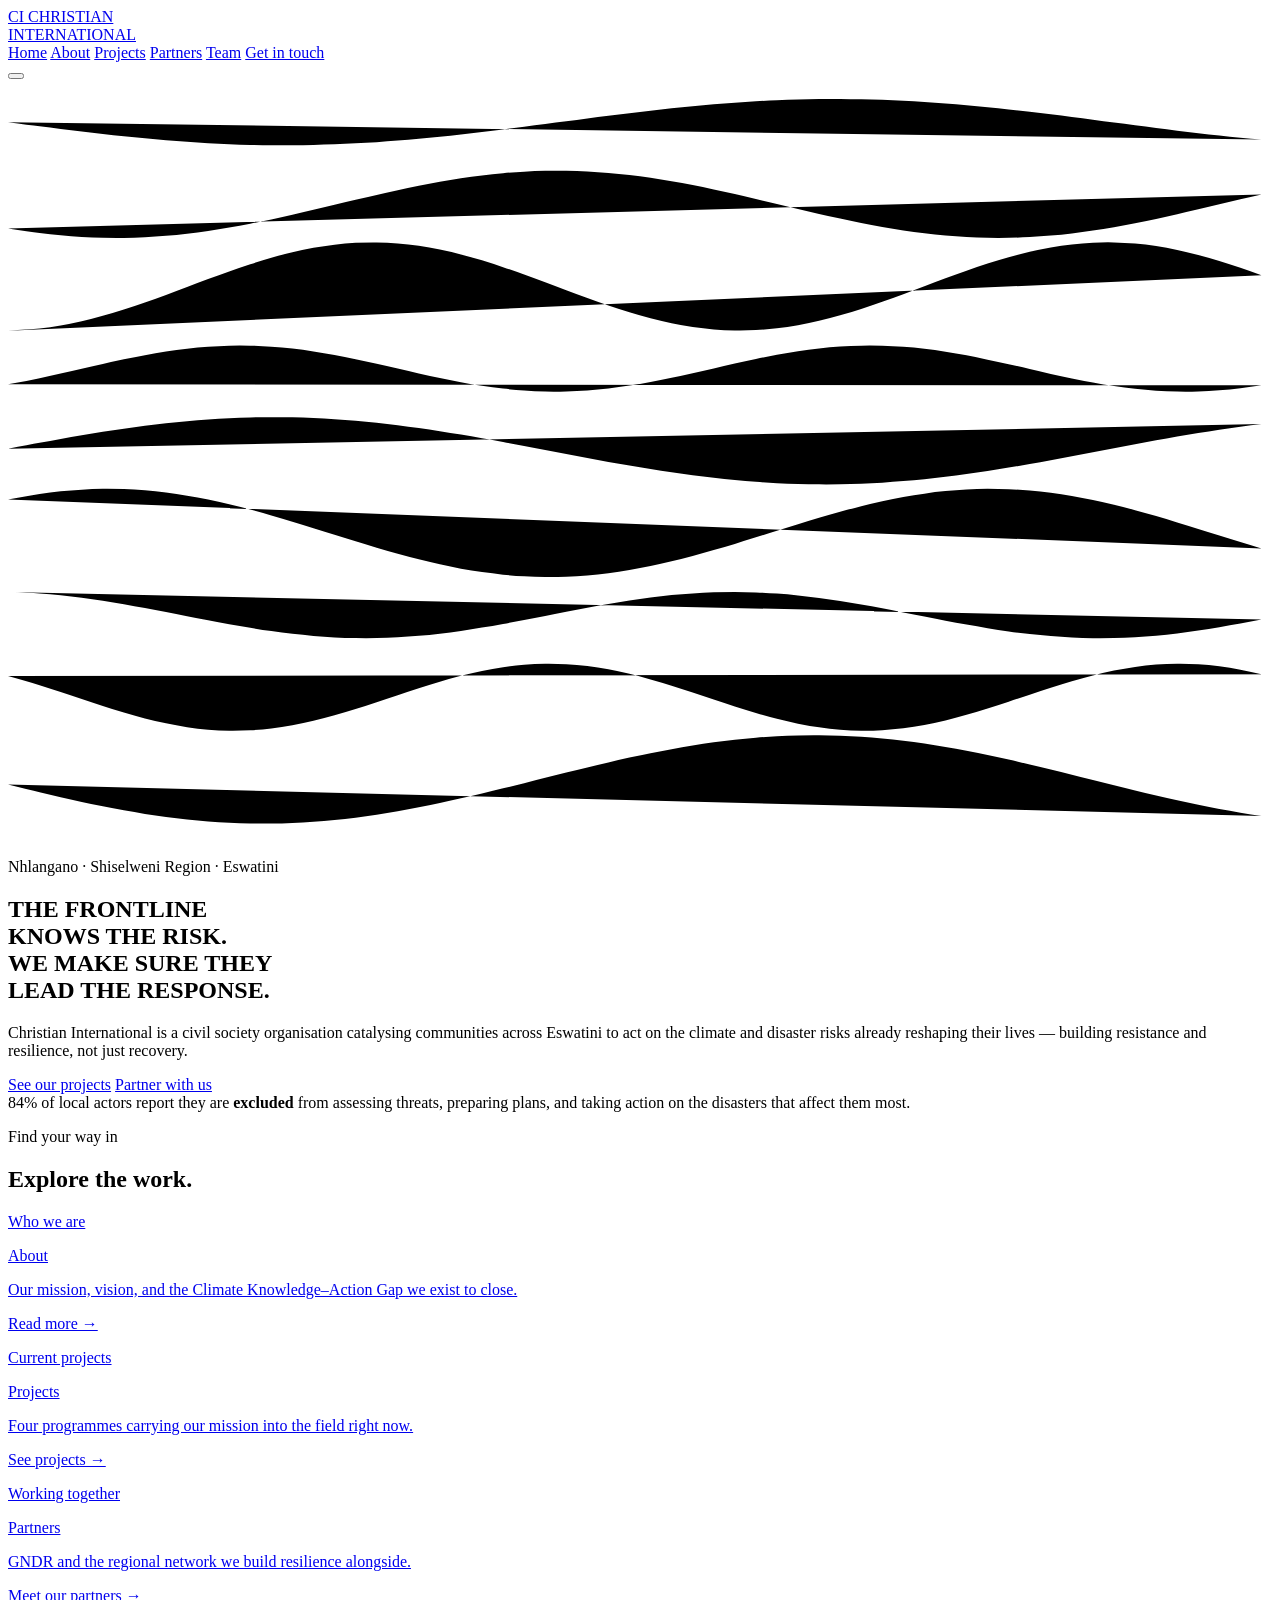
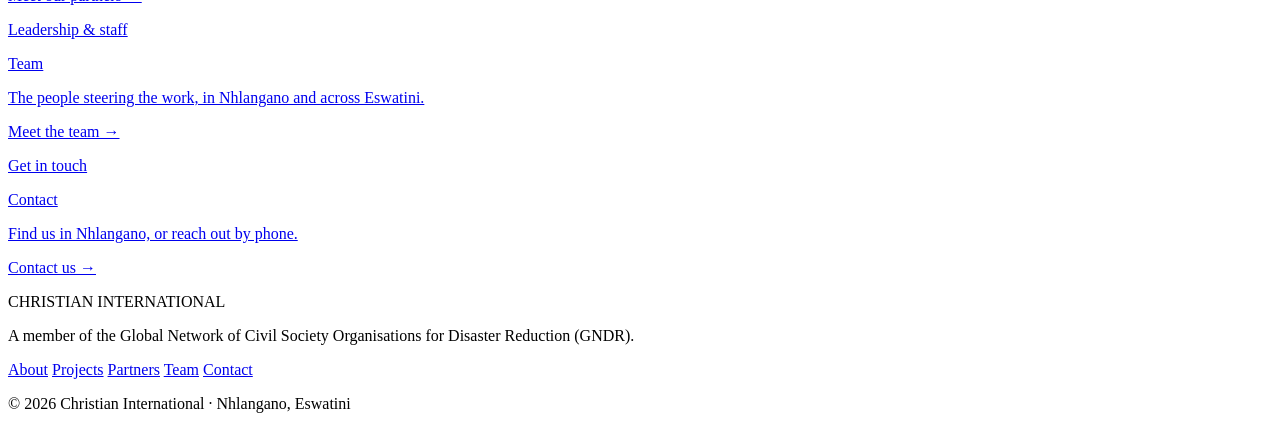
==== index.html @ 1fddf259 "first commit" ====
<!DOCTYPE html>
<html lang="en">
<head>
<meta charset="UTF-8">
<meta name="viewport" content="width=device-width, initial-scale=1.0">
<title>Home — Christian International</title>
<link rel="preconnect" href="https://fonts.googleapis.com">
<link rel="preconnect" href="https://fonts.gstatic.com" crossorigin>
<link href="https://fonts.googleapis.com/css2?family=Big+Shoulders+Display:wght@600;700;800;900&family=PT+Serif:ital,wght@0,400;0,700;1,400&family=JetBrains+Mono:wght@400;500;600;700&display=swap" rel="stylesheet">
<link rel="stylesheet" href="assets/styles.css">
</head>
<body>
<header class="nav" id="nav">
  <div class="nav-inner">
    <a href="index.html" class="nav-logo">
      <span class="nav-logo-mark">CI</span>
      <span class="nav-logo-text">CHRISTIAN<br>INTERNATIONAL</span>
    </a>
    <nav class="nav-links" id="navLinks">
      <a href="index.html" class="is-active">Home</a>
      <a href="about.html" class="">About</a>
      <a href="projects.html" class="">Projects</a>
      <a href="partners.html" class="">Partners</a>
      <a href="team.html" class="">Team</a>
      <a href="contact.html" class="nav-cta">Get in touch</a>
    </nav>
    <button class="nav-toggle" id="navToggle" aria-label="Toggle menu" aria-expanded="false">
      <span></span><span></span><span></span>
    </button>
  </div>
</header>
<section class="hero" id="top">
  <div class="contour-layer" aria-hidden="true">
    <svg viewBox="0 0 1200 720" preserveAspectRatio="none">
      <path d="M0.0,40.0 Q20.0,42.6 30.0,43.9 Q40.0,45.2 50.0,46.5 Q60.0,47.8 70.0,49.0 Q80.0,50.2 90.0,51.3 Q100.0,52.4 110.0,53.5 Q120.0,54.5 130.0,55.4 Q140.0,56.4 150.0,57.2 Q160.0,58.0 170.0,58.7 Q180.0,59.4 190.0,60.0 Q200.0,60.5 210.0,60.9 Q220.0,61.3 230.0,61.6 Q240.0,61.8 250.0,61.9 Q260.0,62.0 270.0,61.9 Q280.0,61.9 290.0,61.6 Q300.0,61.4 310.0,61.0 Q320.0,60.7 330.0,60.1 Q340.0,59.6 350.0,59.0 Q360.0,58.3 370.0,57.5 Q380.0,56.7 390.0,55.8 Q400.0,54.9 410.0,53.8 Q420.0,52.8 430.0,51.7 Q440.0,50.6 450.0,49.4 Q460.0,48.2 470.0,46.9 Q480.0,45.7 490.0,44.4 Q500.0,43.1 510.0,41.8 Q520.0,40.5 530.0,39.2 Q540.0,37.8 550.0,36.5 Q560.0,35.2 570.0,34.0 Q580.0,32.7 590.0,31.5 Q600.0,30.3 610.0,29.1 Q620.0,28.0 630.0,26.9 Q640.0,25.9 650.0,24.9 Q660.0,23.9 670.0,23.1 Q680.0,22.3 690.0,21.5 Q700.0,20.8 710.0,20.2 Q720.0,19.7 730.0,19.2 Q740.0,18.8 750.0,18.5 Q760.0,18.3 770.0,18.1 Q780.0,18.0 790.0,18.0 Q800.0,18.1 810.0,18.3 Q820.0,18.5 830.0,18.8 Q840.0,19.2 850.0,19.7 Q860.0,20.2 870.0,20.8 Q880.0,21.4 890.0,22.2 Q900.0,23.0 910.0,23.9 Q920.0,24.8 930.0,25.8 Q940.0,26.8 950.0,27.9 Q960.0,29.0 970.0,30.2 Q980.0,31.4 990.0,32.6 Q1000.0,33.9 1010.0,35.1 Q1020.0,36.4 1030.0,37.7 Q1040.0,39.1 1050.0,40.4 Q1060.0,41.7 1070.0,43.0 Q1080.0,44.3 1090.0,45.6 Q1100.0,46.9 1110.0,48.1 Q1120.0,49.3 1130.0,50.5 Q1140.0,51.6 1150.0,52.7 Q1160.0,53.8 1170.0,54.8 Q1180.0,55.7 1190.0,56.6" />
<path d="M0.0,141.0 Q20.0,144.0 30.0,145.3 Q40.0,146.5 50.0,147.4 Q60.0,148.4 70.0,149.0 Q80.0,149.5 90.0,149.8 Q100.0,150.0 110.0,149.9 Q120.0,149.7 130.0,149.2 Q140.0,148.8 150.0,147.9 Q160.0,147.1 170.0,145.9 Q180.0,144.8 190.0,143.3 Q200.0,141.9 210.0,140.1 Q220.0,138.4 230.0,136.5 Q240.0,134.5 250.0,132.4 Q260.0,130.2 270.0,127.9 Q280.0,125.7 290.0,123.3 Q300.0,120.9 310.0,118.5 Q320.0,116.1 330.0,113.8 Q340.0,111.4 350.0,109.1 Q360.0,106.8 370.0,104.6 Q380.0,102.4 390.0,100.4 Q400.0,98.4 410.0,96.6 Q420.0,94.9 430.0,93.3 Q440.0,91.8 450.0,90.6 Q460.0,89.4 470.0,88.5 Q480.0,87.5 490.0,87.0 Q500.0,86.4 510.0,86.2 Q520.0,86.0 530.0,86.2 Q540.0,86.3 550.0,86.8 Q560.0,87.3 570.0,88.2 Q580.0,89.0 590.0,90.2 Q600.0,91.4 610.0,92.8 Q620.0,94.3 630.0,96.1 Q640.0,97.8 650.0,99.8 Q660.0,101.7 670.0,103.9 Q680.0,106.0 690.0,108.3 Q700.0,110.6 710.0,113.0 Q720.0,115.3 730.0,117.7 Q740.0,120.1 750.0,122.5 Q760.0,124.9 770.0,127.2 Q780.0,129.5 790.0,131.6 Q800.0,133.8 810.0,135.8 Q820.0,137.8 830.0,139.6 Q840.0,141.3 850.0,142.8 Q860.0,144.3 870.0,145.5 Q880.0,146.8 890.0,147.6 Q900.0,148.5 910.0,149.1 Q920.0,149.6 930.0,149.8 Q940.0,150.0 950.0,149.8 Q960.0,149.7 970.0,149.1 Q980.0,148.6 990.0,147.7 Q1000.0,146.9 1010.0,145.7 Q1020.0,144.5 1030.0,143.0 Q1040.0,141.5 1050.0,139.7 Q1060.0,138.0 1070.0,136.0 Q1080.0,134.0 1090.0,131.9 Q1100.0,129.7 1110.0,127.4 Q1120.0,125.1 1130.0,122.8 Q1140.0,120.4 1150.0,118.0 Q1160.0,115.6 1170.0,113.2 Q1180.0,110.9 1190.0,108.6" />
<path d="M0.0,238.0 Q20.0,237.1 30.0,236.0 Q40.0,234.9 50.0,233.1 Q60.0,231.4 70.0,229.1 Q80.0,226.8 90.0,223.9 Q100.0,221.1 110.0,217.9 Q120.0,214.7 130.0,211.2 Q140.0,207.7 150.0,204.0 Q160.0,200.3 170.0,196.5 Q180.0,192.7 190.0,189.0 Q200.0,185.3 210.0,181.7 Q220.0,178.2 230.0,174.9 Q240.0,171.7 250.0,168.8 Q260.0,165.9 270.0,163.5 Q280.0,161.2 290.0,159.3 Q300.0,157.5 310.0,156.3 Q320.0,155.1 330.0,154.6 Q340.0,154.1 350.0,154.2 Q360.0,154.3 370.0,155.2 Q380.0,156.0 390.0,157.4 Q400.0,158.9 410.0,161.0 Q420.0,163.0 430.0,165.6 Q440.0,168.2 450.0,171.2 Q460.0,174.3 470.0,177.7 Q480.0,181.1 490.0,184.7 Q500.0,188.3 510.0,192.1 Q520.0,195.9 530.0,199.6 Q540.0,203.4 550.0,207.0 Q560.0,210.7 570.0,214.1 Q580.0,217.5 590.0,220.5 Q600.0,223.6 610.0,226.2 Q620.0,228.8 630.0,230.9 Q640.0,233.0 650.0,234.5 Q660.0,235.9 670.0,236.8 Q680.0,237.6 690.0,237.8 Q700.0,238.0 710.0,237.4 Q720.0,236.9 730.0,235.8 Q740.0,234.6 750.0,232.8 Q760.0,231.0 770.0,228.6 Q780.0,226.3 790.0,223.4 Q800.0,220.6 810.0,217.3 Q820.0,214.1 830.0,210.5 Q840.0,207.0 850.0,203.3 Q860.0,199.6 870.0,195.8 Q880.0,192.0 890.0,188.3 Q900.0,184.6 910.0,181.1 Q920.0,177.5 930.0,174.3 Q940.0,171.1 950.0,168.3 Q960.0,165.4 970.0,163.1 Q980.0,160.8 990.0,159.0 Q1000.0,157.2 1010.0,156.1 Q1020.0,155.0 1030.0,154.5 Q1040.0,154.0 1050.0,154.2 Q1060.0,154.4 1070.0,155.3 Q1080.0,156.2 1090.0,157.7 Q1100.0,159.2 1110.0,161.3 Q1120.0,163.5 1130.0,166.1 Q1140.0,168.7 1150.0,171.8 Q1160.0,174.9 1170.0,178.3 Q1180.0,181.7 1190.0,185.4" />
<path d="M0.0,288.9 Q20.0,285.2 30.0,283.1 Q40.0,281.0 50.0,278.7 Q60.0,276.4 70.0,274.1 Q80.0,271.8 90.0,269.6 Q100.0,267.3 110.0,265.2 Q120.0,263.1 130.0,261.2 Q140.0,259.4 150.0,257.8 Q160.0,256.3 170.0,255.1 Q180.0,253.9 190.0,253.2 Q200.0,252.5 210.0,252.2 Q220.0,252.0 230.0,252.2 Q240.0,252.5 250.0,253.2 Q260.0,253.9 270.0,255.0 Q280.0,256.2 290.0,257.7 Q300.0,259.3 310.0,261.1 Q320.0,263.0 330.0,265.1 Q340.0,267.2 350.0,269.5 Q360.0,271.7 370.0,274.0 Q380.0,276.3 390.0,278.6 Q400.0,280.9 410.0,283.0 Q420.0,285.1 430.0,286.9 Q440.0,288.8 450.0,290.3 Q460.0,291.9 470.0,293.0 Q480.0,294.1 490.0,294.8 Q500.0,295.5 510.0,295.8 Q520.0,296.0 530.0,295.7 Q540.0,295.5 550.0,294.8 Q560.0,294.0 570.0,292.9 Q580.0,291.7 590.0,290.1 Q600.0,288.6 610.0,286.7 Q620.0,284.8 630.0,282.7 Q640.0,280.6 650.0,278.3 Q660.0,276.1 670.0,273.8 Q680.0,271.5 690.0,269.2 Q700.0,267.0 710.0,264.9 Q720.0,262.8 730.0,260.9 Q740.0,259.1 750.0,257.6 Q760.0,256.0 770.0,254.9 Q780.0,253.8 790.0,253.1 Q800.0,252.4 810.0,252.2 Q820.0,252.0 830.0,252.3 Q840.0,252.6 850.0,253.3 Q860.0,254.0 870.0,255.2 Q880.0,256.4 890.0,258.0 Q900.0,259.6 910.0,261.4 Q920.0,263.3 930.0,265.5 Q940.0,267.6 950.0,269.8 Q960.0,272.1 970.0,274.4 Q980.0,276.7 990.0,279.0 Q1000.0,281.2 1010.0,283.3 Q1020.0,285.4 1030.0,287.2 Q1040.0,289.1 1050.0,290.6 Q1060.0,292.1 1070.0,293.2 Q1080.0,294.3 1090.0,295.0 Q1100.0,295.6 1110.0,295.8 Q1120.0,296.0 1130.0,295.7 Q1140.0,295.4 1150.0,294.6 Q1160.0,293.9 1170.0,292.7 Q1180.0,291.5 1190.0,289.9" />
<path d="M0.0,350.1 Q20.0,346.3 30.0,344.5 Q40.0,342.6 50.0,340.8 Q60.0,339.0 70.0,337.3 Q80.0,335.6 90.0,334.0 Q100.0,332.4 110.0,331.0 Q120.0,329.5 130.0,328.2 Q140.0,327.0 150.0,325.9 Q160.0,324.8 170.0,323.9 Q180.0,322.9 190.0,322.2 Q200.0,321.5 210.0,321.1 Q220.0,320.6 230.0,320.3 Q240.0,320.1 250.0,320.1 Q260.0,320.0 270.0,320.2 Q280.0,320.4 290.0,320.9 Q300.0,321.3 310.0,322.0 Q320.0,322.6 330.0,323.5 Q340.0,324.4 350.0,325.4 Q360.0,326.5 370.0,327.7 Q380.0,329.0 390.0,330.4 Q400.0,331.8 410.0,333.4 Q420.0,334.9 430.0,336.6 Q440.0,338.3 450.0,340.1 Q460.0,341.8 470.0,343.7 Q480.0,345.5 490.0,347.4 Q500.0,349.3 510.0,351.3 Q520.0,353.2 530.0,355.1 Q540.0,357.0 550.0,358.9 Q560.0,360.7 570.0,362.6 Q580.0,364.4 590.0,366.1 Q600.0,367.8 610.0,369.4 Q620.0,371.0 630.0,372.5 Q640.0,374.0 650.0,375.3 Q660.0,376.6 670.0,377.7 Q680.0,378.9 690.0,379.8 Q700.0,380.8 710.0,381.5 Q720.0,382.2 730.0,382.8 Q740.0,383.3 750.0,383.6 Q760.0,383.9 770.0,383.9 Q780.0,384.0 790.0,383.8 Q800.0,383.7 810.0,383.3 Q820.0,382.9 830.0,382.3 Q840.0,381.6 850.0,380.8 Q860.0,380.0 870.0,379.0 Q880.0,377.9 890.0,376.7 Q900.0,375.5 910.0,374.1 Q920.0,372.7 930.0,371.2 Q940.0,369.7 950.0,368.0 Q960.0,366.3 970.0,364.6 Q980.0,362.8 990.0,361.0 Q1000.0,359.1 1010.0,357.2 Q1020.0,355.3 1030.0,353.4 Q1040.0,351.5 1050.0,349.6 Q1060.0,347.7 1070.0,345.8 Q1080.0,343.9 1090.0,342.1 Q1100.0,340.3 1110.0,338.5 Q1120.0,336.8 1130.0,335.2 Q1140.0,333.5 1150.0,332.0 Q1160.0,330.5 1170.0,329.2 Q1180.0,327.8 1190.0,326.7" />
<path d="M0.0,398.2 Q20.0,394.5 30.0,393.0 Q40.0,391.5 50.0,390.5 Q60.0,389.4 70.0,388.9 Q80.0,388.3 90.0,388.1 Q100.0,388.0 110.0,388.4 Q120.0,388.7 130.0,389.6 Q140.0,390.4 150.0,391.6 Q160.0,392.9 170.0,394.6 Q180.0,396.3 190.0,398.3 Q200.0,400.4 210.0,402.8 Q220.0,405.1 230.0,407.8 Q240.0,410.5 250.0,413.4 Q260.0,416.3 270.0,419.3 Q280.0,422.3 290.0,425.5 Q300.0,428.6 310.0,431.8 Q320.0,434.9 330.0,438.0 Q340.0,441.1 350.0,444.0 Q360.0,447.0 370.0,449.8 Q380.0,452.6 390.0,455.1 Q400.0,457.6 410.0,459.8 Q420.0,462.0 430.0,463.9 Q440.0,465.7 450.0,467.2 Q460.0,468.6 470.0,469.6 Q480.0,470.7 490.0,471.2 Q500.0,471.8 510.0,471.9 Q520.0,472.0 530.0,471.6 Q540.0,471.2 550.0,470.4 Q560.0,469.5 570.0,468.2 Q580.0,466.9 590.0,465.2 Q600.0,463.5 610.0,461.5 Q620.0,459.4 630.0,457.0 Q640.0,454.6 650.0,451.9 Q660.0,449.2 670.0,446.3 Q680.0,443.4 690.0,440.4 Q700.0,437.3 710.0,434.2 Q720.0,431.0 730.0,427.9 Q740.0,424.8 750.0,421.7 Q760.0,418.6 770.0,415.6 Q780.0,412.7 790.0,409.9 Q800.0,407.2 810.0,404.6 Q820.0,402.1 830.0,399.9 Q840.0,397.8 850.0,395.9 Q860.0,394.1 870.0,392.7 Q880.0,391.2 890.0,390.3 Q900.0,389.3 910.0,388.7 Q920.0,388.2 930.0,388.1 Q940.0,388.1 950.0,388.5 Q960.0,388.9 970.0,389.7 Q980.0,390.6 990.0,391.9 Q1000.0,393.2 1010.0,395.0 Q1020.0,396.7 1030.0,398.8 Q1040.0,400.9 1050.0,403.3 Q1060.0,405.7 1070.0,408.4 Q1080.0,411.1 1090.0,414.0 Q1100.0,416.9 1110.0,420.0 Q1120.0,423.0 1130.0,426.2 Q1140.0,429.3 1150.0,432.5 Q1160.0,435.6 1170.0,438.7 Q1180.0,441.8 1190.0,444.7" />
<path d="M0.0,486.1 Q20.0,486.8 30.0,487.5 Q40.0,488.2 50.0,489.2 Q60.0,490.2 70.0,491.5 Q80.0,492.8 90.0,494.3 Q100.0,495.9 110.0,497.6 Q120.0,499.4 130.0,501.2 Q140.0,503.1 150.0,505.1 Q160.0,507.1 170.0,509.0 Q180.0,511.0 190.0,512.9 Q200.0,514.9 210.0,516.7 Q220.0,518.5 230.0,520.1 Q240.0,521.8 250.0,523.2 Q260.0,524.6 270.0,525.8 Q280.0,526.9 290.0,527.8 Q300.0,528.6 310.0,529.2 Q320.0,529.7 330.0,529.8 Q340.0,530.0 350.0,529.8 Q360.0,529.6 370.0,529.1 Q380.0,528.5 390.0,527.7 Q400.0,526.8 410.0,525.6 Q420.0,524.5 430.0,523.0 Q440.0,521.6 450.0,519.9 Q460.0,518.3 470.0,516.4 Q480.0,514.6 490.0,512.7 Q500.0,510.7 510.0,508.8 Q520.0,506.8 530.0,504.8 Q540.0,502.9 550.0,501.0 Q560.0,499.1 570.0,497.4 Q580.0,495.7 590.0,494.1 Q600.0,492.6 610.0,491.3 Q620.0,490.0 630.0,489.0 Q640.0,488.1 650.0,487.4 Q660.0,486.7 670.0,486.4 Q680.0,486.1 690.0,486.1 Q700.0,486.1 710.0,486.5 Q720.0,486.9 730.0,487.6 Q740.0,488.3 750.0,489.4 Q760.0,490.4 770.0,491.7 Q780.0,493.1 790.0,494.6 Q800.0,496.2 810.0,498.0 Q820.0,499.7 830.0,501.6 Q840.0,503.5 850.0,505.5 Q860.0,507.4 870.0,509.4 Q880.0,511.4 890.0,513.3 Q900.0,515.2 910.0,517.0 Q920.0,518.8 930.0,520.4 Q940.0,522.1 950.0,523.5 Q960.0,524.9 970.0,526.0 Q980.0,527.1 990.0,527.9 Q1000.0,528.8 1010.0,529.2 Q1020.0,529.7 1030.0,529.9 Q1040.0,530.0 1050.0,529.8 Q1060.0,529.5 1070.0,529.0 Q1080.0,528.4 1090.0,527.5 Q1100.0,526.6 1110.0,525.4 Q1120.0,524.2 1130.0,522.7 Q1140.0,521.3 1150.0,519.6 Q1160.0,517.9 1170.0,516.1 Q1180.0,514.2 1190.0,512.3" />
<path d="M0.0,565.8 Q20.0,571.4 30.0,574.5 Q40.0,577.7 50.0,581.0 Q60.0,584.3 70.0,587.6 Q80.0,591.0 90.0,594.2 Q100.0,597.5 110.0,600.5 Q120.0,603.5 130.0,606.1 Q140.0,608.7 150.0,610.8 Q160.0,612.9 170.0,614.4 Q180.0,615.9 190.0,616.8 Q200.0,617.6 210.0,617.8 Q220.0,617.9 230.0,617.4 Q240.0,616.9 250.0,615.7 Q260.0,614.4 270.0,612.6 Q280.0,610.8 290.0,608.4 Q300.0,606.0 310.0,603.2 Q320.0,600.3 330.0,597.2 Q340.0,594.1 350.0,590.7 Q360.0,587.4 370.0,584.1 Q380.0,580.7 390.0,577.5 Q400.0,574.3 410.0,571.3 Q420.0,568.3 430.0,565.7 Q440.0,563.2 450.0,561.1 Q460.0,559.0 470.0,557.5 Q480.0,556.0 490.0,555.2 Q500.0,554.3 510.0,554.2 Q520.0,554.1 530.0,554.6 Q540.0,555.2 550.0,556.4 Q560.0,557.7 570.0,559.5 Q580.0,561.4 590.0,563.8 Q600.0,566.2 610.0,569.1 Q620.0,571.9 630.0,575.0 Q640.0,578.2 650.0,581.5 Q660.0,584.8 670.0,588.2 Q680.0,591.5 690.0,594.8 Q700.0,598.0 710.0,600.9 Q720.0,603.9 730.0,606.5 Q740.0,609.0 750.0,611.1 Q760.0,613.2 770.0,614.6 Q780.0,616.1 790.0,616.9 Q800.0,617.7 810.0,617.8 Q820.0,617.9 830.0,617.3 Q840.0,616.7 850.0,615.5 Q860.0,614.2 870.0,612.3 Q880.0,610.4 890.0,608.0 Q900.0,605.6 910.0,602.7 Q920.0,599.9 930.0,596.7 Q940.0,593.5 950.0,590.2 Q960.0,586.9 970.0,583.6 Q980.0,580.2 990.0,577.0 Q1000.0,573.8 1010.0,570.8 Q1020.0,567.9 1030.0,565.3 Q1040.0,562.8 1050.0,560.7 Q1060.0,558.7 1070.0,557.3 Q1080.0,555.8 1090.0,555.0 Q1100.0,554.3 1110.0,554.2 Q1120.0,554.1 1130.0,554.7 Q1140.0,555.3 1150.0,556.6 Q1160.0,557.9 1170.0,559.8 Q1180.0,561.8 1190.0,564.2" />
<path d="M0.0,668.9 Q20.0,673.9 30.0,676.3 Q40.0,678.7 50.0,681.0 Q60.0,683.3 70.0,685.4 Q80.0,687.6 90.0,689.6 Q100.0,691.6 110.0,693.4 Q120.0,695.2 130.0,696.8 Q140.0,698.3 150.0,699.7 Q160.0,701.0 170.0,702.0 Q180.0,703.1 190.0,703.9 Q200.0,704.7 210.0,705.1 Q220.0,705.6 230.0,705.8 Q240.0,706.0 250.0,705.9 Q260.0,705.8 270.0,705.3 Q280.0,704.9 290.0,704.2 Q300.0,703.5 310.0,702.5 Q320.0,701.5 330.0,700.3 Q340.0,699.0 350.0,697.5 Q360.0,696.0 370.0,694.2 Q380.0,692.5 390.0,690.5 Q400.0,688.6 410.0,686.4 Q420.0,684.3 430.0,682.0 Q440.0,679.8 450.0,677.4 Q460.0,675.0 470.0,672.5 Q480.0,670.1 490.0,667.6 Q500.0,665.0 510.0,662.5 Q520.0,660.0 530.0,657.5 Q540.0,655.0 550.0,652.6 Q560.0,650.2 570.0,647.9 Q580.0,645.5 590.0,643.3 Q600.0,641.2 610.0,639.1 Q620.0,637.1 630.0,635.3 Q640.0,633.4 650.0,631.8 Q660.0,630.2 670.0,628.8 Q680.0,627.5 690.0,626.4 Q700.0,625.2 710.0,624.4 Q720.0,623.6 730.0,623.0 Q740.0,622.5 750.0,622.3 Q760.0,622.0 770.0,622.1 Q780.0,622.1 790.0,622.5 Q800.0,622.9 810.0,623.5 Q820.0,624.2 830.0,625.1 Q840.0,626.1 850.0,627.3 Q860.0,628.5 870.0,630.0 Q880.0,631.5 890.0,633.2 Q900.0,634.9 910.0,636.8 Q920.0,638.7 930.0,640.8 Q940.0,642.9 950.0,645.1 Q960.0,647.4 970.0,649.8 Q980.0,652.1 990.0,654.6 Q1000.0,657.0 1010.0,659.5 Q1020.0,662.1 1030.0,664.6 Q1040.0,667.1 1050.0,669.6 Q1060.0,672.1 1070.0,674.5 Q1080.0,677.0 1090.0,679.3 Q1100.0,681.6 1110.0,683.9 Q1120.0,686.1 1130.0,688.1 Q1140.0,690.2 1150.0,692.1 Q1160.0,693.9 1170.0,695.6 Q1180.0,697.3 1190.0,698.7" />
    </svg>
  </div>
  <div class="hero-inner">
    <p class="eyebrow eyebrow--gold">Nhlangano &middot; Shiselweni Region &middot; Eswatini</p>
    <h1 class="hero-title">
      THE FRONTLINE<br>
      KNOWS THE <span class="hl-rust">RISK.</span><br>
      WE MAKE SURE THEY<br>
      LEAD THE <span class="hl-green">RESPONSE.</span>
    </h1>
    <p class="hero-sub">Christian International is a civil society organisation catalysing communities across Eswatini to act on the climate and disaster risks already reshaping their lives &mdash; building resistance and resilience, not just recovery.</p>
    <div class="hero-ctas">
      <a href="projects.html" class="btn btn--rust">See our projects</a>
      <a href="contact.html" class="btn btn--outline">Partner with us</a>
    </div>
  </div>
  <div class="hero-stat">
    <div class="hero-stat-inner">
      <span class="stat-number">84%</span>
      <span class="stat-label">of local actors report they are <strong>excluded</strong> from assessing threats, preparing plans, and taking action on the disasters that affect them most.</span>
    </div>
  </div>
</section>

<section class="quick-links">
  <div class="section-inner">
    <p class="eyebrow eyebrow--rust reveal">Find your way in</p>
    <h2 class="section-title reveal">Explore the work.</h2>
    <div class="quick-grid">
      <a href="about.html" class="quick-card reveal" style="--card-accent: var(--rust); --card-accent-deep: var(--rust-deep);">
        <p class="quick-card-label">Who we are</p>
        <p class="quick-card-title">About</p>
        <p class="quick-card-desc">Our mission, vision, and the Climate Knowledge&ndash;Action Gap we exist to close.</p>
        <p class="quick-card-arrow">Read more &rarr;</p>
      </a>
      <a href="projects.html" class="quick-card reveal" style="--card-accent: var(--green-deep);">
        <p class="quick-card-label">Current projects</p>
        <p class="quick-card-title">Projects</p>
        <p class="quick-card-desc">Four programmes carrying our mission into the field right now.</p>
        <p class="quick-card-arrow">See projects &rarr;</p>
      </a>
      <a href="partners.html" class="quick-card reveal" style="--card-accent: var(--gold); --card-accent-deep: #A87A16;">
        <p class="quick-card-label">Working together</p>
        <p class="quick-card-title">Partners</p>
        <p class="quick-card-desc">GNDR and the regional network we build resilience alongside.</p>
        <p class="quick-card-arrow">Meet our partners &rarr;</p>
      </a>
      <a href="team.html" class="quick-card reveal" style="--card-accent: var(--teal);">
        <p class="quick-card-label">Leadership &amp; staff</p>
        <p class="quick-card-title">Team</p>
        <p class="quick-card-desc">The people steering the work, in Nhlangano and across Eswatini.</p>
        <p class="quick-card-arrow">Meet the team &rarr;</p>
      </a>
      <a href="contact.html" class="quick-card reveal" style="--card-accent: var(--rust);">
        <p class="quick-card-label">Get in touch</p>
        <p class="quick-card-title">Contact</p>
        <p class="quick-card-desc">Find us in Nhlangano, or reach out by phone.</p>
        <p class="quick-card-arrow">Contact us &rarr;</p>
      </a>
    </div>
  </div>
</section>
<footer class="footer">
  <div class="section-inner footer-inner">
    <div class="footer-brand">
      <p class="footer-org">CHRISTIAN INTERNATIONAL</p>
      <p class="footer-tag">A member of the Global Network of Civil Society Organisations for Disaster Reduction (GNDR).</p>
    </div>
    <nav class="footer-links">
      <a href="about.html">About</a>
      <a href="projects.html">Projects</a>
      <a href="partners.html">Partners</a>
      <a href="team.html">Team</a>
      <a href="contact.html">Contact</a>
    </nav>
    <p class="footer-copy">&copy; 2026 Christian International &middot; Nhlangano, Eswatini</p>
  </div>
</footer>
<script src="assets/script.js"></script>
</body>
</html>
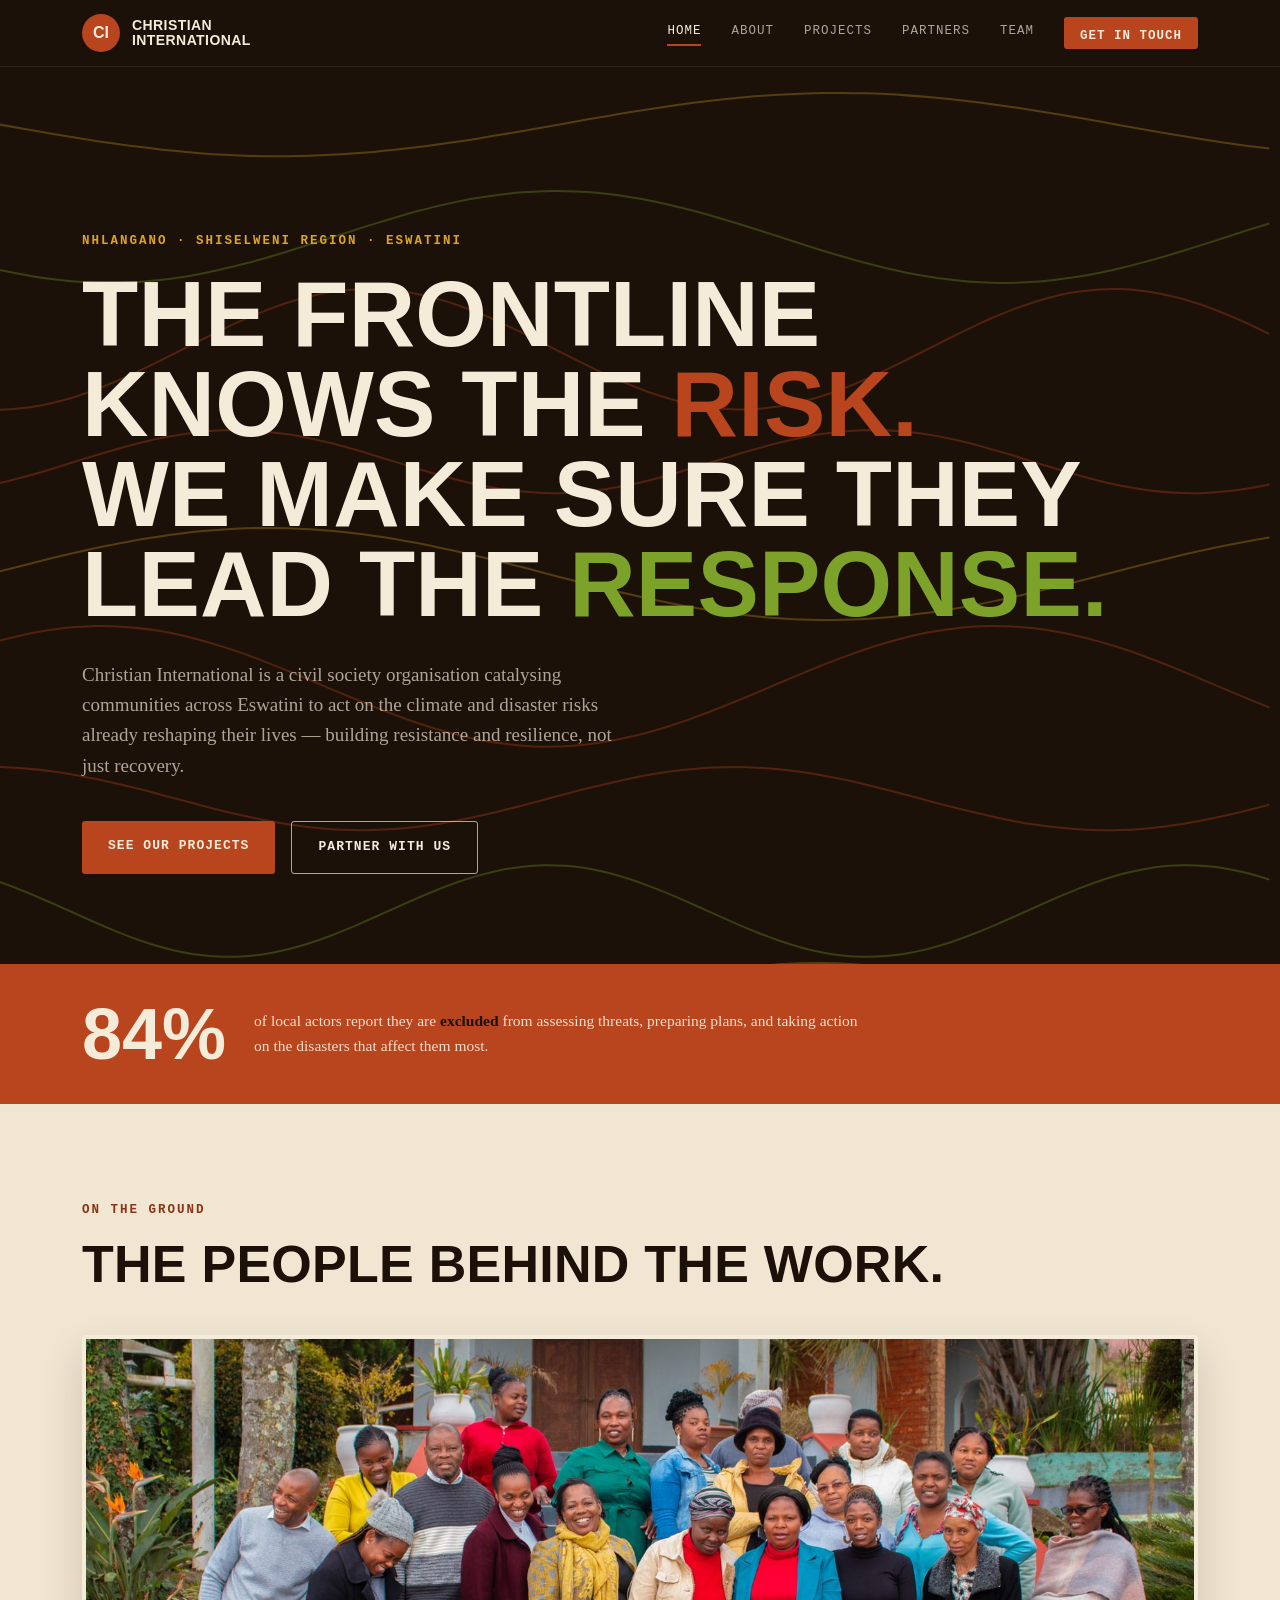
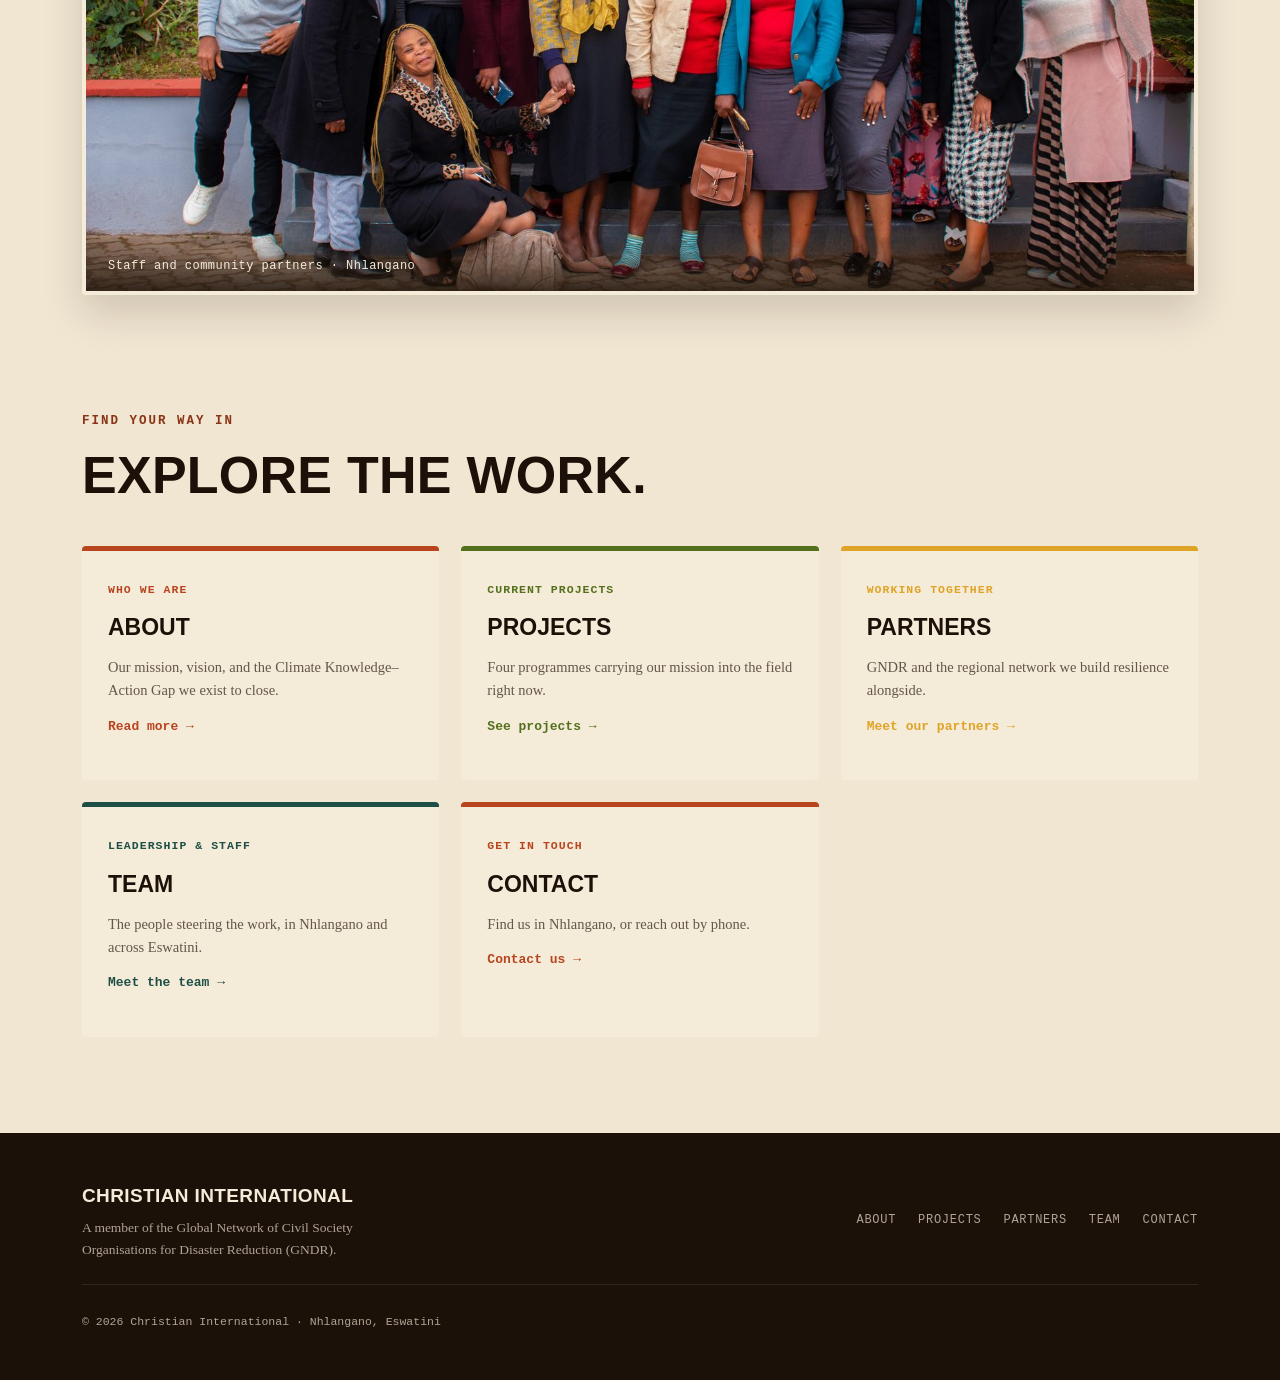
==== commit 08851a65: "updates" ====
--- a/index.html
+++ b/index.html
@@ -65,6 +65,19 @@
   </div>
 </section>
 
+<section class="community">
+  <div class="section-inner">
+    <p class="eyebrow eyebrow--rust reveal">On the ground</p>
+    <h2 class="section-title reveal">The people behind the work.</h2>
+    <div class="community-grid community-grid--single">
+      <figure class="community-photo community-photo--main community-photo--full reveal">
+        <img src="assets/team-photo-1.jpg" alt="Christian International staff and community members gathered in Nhlangano, Eswatini">
+        <figcaption>Staff and community partners &middot; Nhlangano</figcaption>
+      </figure>
+    </div>
+  </div>
+</section>
+
 <section class="quick-links">
   <div class="section-inner">
     <p class="eyebrow eyebrow--rust reveal">Find your way in</p>
--- a/assets/styles.css
+++ b/assets/styles.css
@@ -0,0 +1,513 @@
+
+:root {
+  --bg-dark: #1C1108;
+  --bg-dark-2: #241608;
+  --bg-cream: #F1E6D2;
+  --bg-cream-2: #E7D8BB;
+  --rust: #B8451E;
+  --rust-deep: #8A3315;
+  --green: #7CA22A;
+  --green-deep: #55701C;
+  --gold: #DFA426;
+  --teal: #1E4F46;
+  --teal-deep: #143530;
+  --ink: #1C1108;
+  --bone: #F5EBD9;
+  --bone-dim: rgba(245,235,217,0.68);
+  --ink-dim: rgba(28,17,8,0.68);
+  --display: 'Big Shoulders Display', sans-serif;
+  --body: 'PT Serif', Georgia, serif;
+  --mono: 'JetBrains Mono', monospace;
+}
+
+* { box-sizing: border-box; }
+html { scroll-behavior: smooth; }
+body {
+  margin: 0;
+  background: var(--bg-cream);
+  color: var(--ink);
+  font-family: var(--body);
+  line-height: 1.6;
+  -webkit-font-smoothing: antialiased;
+}
+img { max-width: 100%; display: block; }
+a { color: inherit; }
+.section-inner {
+  max-width: 1180px;
+  margin: 0 auto;
+  padding: 0 32px;
+}
+
+/* ---------- utility text ---------- */
+.eyebrow {
+  font-family: var(--mono);
+  font-size: 12.5px;
+  letter-spacing: 0.16em;
+  text-transform: uppercase;
+  font-weight: 600;
+  margin: 0 0 18px;
+}
+.eyebrow--rust { color: var(--rust-deep); }
+.eyebrow--gold { color: var(--gold); }
+.eyebrow--bone { color: var(--gold); }
+
+.section-title {
+  font-family: var(--display);
+  font-weight: 800;
+  text-transform: uppercase;
+  font-size: clamp(32px, 5vw, 52px);
+  line-height: 1.02;
+  letter-spacing: 0.005em;
+  margin: 0 0 44px;
+  color: var(--ink);
+}
+.section-title--bone { color: var(--bone); }
+
+/* ---------- reveal ---------- */
+.reveal { opacity: 0; transform: translateY(22px); transition: opacity 0.7s ease, transform 0.7s ease; }
+.reveal.is-visible { opacity: 1; transform: translateY(0); }
+
+/* ---------- NAV ---------- */
+.nav {
+  position: sticky;
+  top: 0;
+  z-index: 100;
+  background: var(--bg-dark);
+  border-bottom: 1px solid rgba(245,235,217,0.08);
+  transition: box-shadow 0.3s ease;
+}
+.nav.is-scrolled { box-shadow: 0 8px 24px rgba(0,0,0,0.35); }
+.nav-inner {
+  max-width: 1180px;
+  margin: 0 auto;
+  padding: 14px 32px;
+  display: flex;
+  align-items: center;
+  justify-content: space-between;
+}
+.nav-logo {
+  display: flex;
+  align-items: center;
+  gap: 12px;
+  text-decoration: none;
+  color: var(--bone);
+}
+.nav-logo-mark {
+  width: 38px; height: 38px;
+  border-radius: 50%;
+  background: var(--rust);
+  display: flex; align-items: center; justify-content: center;
+  font-family: var(--display);
+  font-weight: 800;
+  font-size: 16px;
+  color: var(--bone);
+  flex-shrink: 0;
+}
+.nav-logo-text {
+  font-family: var(--display);
+  font-weight: 700;
+  font-size: 14px;
+  line-height: 1.1;
+  letter-spacing: 0.03em;
+}
+.nav-links {
+  display: flex;
+  align-items: center;
+  gap: 30px;
+  font-family: var(--mono);
+  font-size: 12.5px;
+  letter-spacing: 0.08em;
+  text-transform: uppercase;
+}
+.nav-links a { text-decoration: none; color: var(--bone-dim); transition: color 0.2s ease; padding-bottom: 3px; border-bottom: 2px solid transparent; }
+.nav-links a:hover { color: var(--bone); }
+.nav-links a.is-active { color: var(--bone); border-bottom-color: var(--rust); }
+.nav-cta {
+  background: var(--rust);
+  color: var(--bone) !important;
+  padding: 9px 16px;
+  border-radius: 3px;
+  font-weight: 600;
+  border-bottom: none !important;
+}
+.nav-cta:hover { background: var(--rust-deep); }
+.nav-cta.is-active { background: var(--rust-deep); }
+.nav-toggle {
+  display: none;
+  flex-direction: column;
+  gap: 5px;
+  background: none;
+  border: none;
+  cursor: pointer;
+  padding: 6px;
+}
+.nav-toggle span { width: 24px; height: 2px; background: var(--bone); transition: transform 0.25s ease, opacity 0.25s ease; }
+.nav-toggle.is-open span:nth-child(1) { transform: translateY(7px) rotate(45deg); }
+.nav-toggle.is-open span:nth-child(2) { opacity: 0; }
+.nav-toggle.is-open span:nth-child(3) { transform: translateY(-7px) rotate(-45deg); }
+
+/* ---------- HERO (home) ---------- */
+.hero {
+  position: relative;
+  background: var(--bg-dark);
+  overflow: hidden;
+  padding: 88px 0 0;
+}
+.contour-layer {
+  position: absolute;
+  inset: 0;
+  opacity: 0.5;
+  pointer-events: none;
+}
+.contour-layer svg { width: 100%; height: 100%; }
+.contour-layer path { fill: none; stroke: var(--rust-deep); stroke-width: 1.4; }
+.contour-layer path:nth-child(3n+2) { stroke: var(--green-deep); }
+.contour-layer path:nth-child(4n+1) { stroke: var(--gold); opacity: 0.6; }
+.hero-inner {
+  position: relative;
+  max-width: 1180px;
+  margin: 0 auto;
+  padding: 76px 32px 90px;
+}
+.hero-title {
+  font-family: var(--display);
+  font-weight: 900;
+  text-transform: uppercase;
+  font-size: clamp(40px, 7.2vw, 92px);
+  line-height: 0.98;
+  letter-spacing: 0.002em;
+  color: var(--bone);
+  margin: 0 0 30px;
+}
+.hl-rust { color: var(--rust); }
+.hl-green { color: var(--green); }
+.hero-sub {
+  font-size: 19px;
+  max-width: 560px;
+  color: var(--bone-dim);
+  margin: 0 0 40px;
+}
+.hero-ctas { display: flex; gap: 16px; flex-wrap: wrap; }
+.btn {
+  font-family: var(--mono);
+  font-size: 13px;
+  letter-spacing: 0.08em;
+  text-transform: uppercase;
+  font-weight: 600;
+  text-decoration: none;
+  padding: 15px 26px;
+  border-radius: 3px;
+  display: inline-block;
+  transition: transform 0.2s ease, background 0.2s ease;
+}
+.btn:hover { transform: translateY(-2px); }
+.btn--rust { background: var(--rust); color: var(--bone); }
+.btn--rust:hover { background: var(--rust-deep); }
+.btn--outline { border: 1.5px solid var(--bone-dim); color: var(--bone); }
+.btn--outline:hover { border-color: var(--bone); background: rgba(245,235,217,0.06); }
+
+.hero-stat {
+  position: relative;
+  background: var(--rust);
+  padding: 34px 0;
+}
+.hero-stat-inner {
+  max-width: 1180px;
+  margin: 0 auto;
+  padding: 0 32px;
+  display: flex;
+  align-items: center;
+  gap: 28px;
+  flex-wrap: wrap;
+}
+.stat-number {
+  font-family: var(--display);
+  font-weight: 900;
+  font-size: 72px;
+  color: var(--bone);
+  line-height: 1;
+  flex-shrink: 0;
+}
+.stat-label {
+  font-size: 15.5px;
+  color: rgba(245,235,217,0.92);
+  max-width: 620px;
+}
+.stat-label strong { color: var(--bg-dark); }
+
+/* ---------- PAGE HEADER (subpages) ---------- */
+.page-header {
+  position: relative;
+  background: var(--bg-dark);
+  overflow: hidden;
+  padding: 64px 0 58px;
+}
+.page-header .contour-layer { opacity: 0.4; }
+.page-header-inner {
+  position: relative;
+  max-width: 1180px;
+  margin: 0 auto;
+  padding: 0 32px;
+}
+.page-title {
+  font-family: var(--display);
+  font-weight: 900;
+  text-transform: uppercase;
+  font-size: clamp(34px, 5.6vw, 60px);
+  line-height: 1;
+  color: var(--bone);
+  margin: 0;
+}
+.page-lede {
+  font-size: 17px;
+  color: var(--bone-dim);
+  max-width: 620px;
+  margin: 18px 0 0;
+}
+
+/* ---------- COMMUNITY PHOTOS (home) ---------- */
+.community { padding: 96px 0 20px; background: var(--bg-cream); }
+.community-grid {
+  display: grid;
+  grid-template-columns: 1.6fr 1fr;
+  gap: 24px;
+  align-items: stretch;
+}
+.community-photo {
+  margin: 0;
+  position: relative;
+  border-radius: 4px;
+  overflow: hidden;
+  border: 4px solid var(--bone);
+  box-shadow: 0 18px 40px rgba(28,17,8,0.16);
+}
+.community-photo img { width: 100%; height: 100%; object-fit: cover; display: block; }
+.community-photo--main { min-height: 420px; }
+.community-photo--side { min-height: 420px; }
+.community-photo figcaption {
+  position: absolute;
+  left: 0; right: 0; bottom: 0;
+  padding: 22px 22px 16px;
+  background: linear-gradient(to top, rgba(28,17,8,0.82), rgba(28,17,8,0));
+  color: var(--bone);
+  font-family: var(--mono);
+  font-size: 12px;
+  letter-spacing: 0.04em;
+  line-height: 1.4;
+}
+
+.community-grid--single { grid-template-columns: 1fr; }
+.community-photo--full { min-height: 460px; max-height: 560px; }
+
+@media (max-width: 860px) {
+  .community-grid { grid-template-columns: 1fr; }
+  .community-photo--main, .community-photo--side { min-height: 320px; }
+}
+
+/* ---------- QUICK LINKS (home) ---------- */
+.quick-links { padding: 96px 0; background: var(--bg-cream); }
+.quick-grid { display: grid; grid-template-columns: repeat(3, 1fr); gap: 22px; }
+.quick-card {
+  background: var(--bone);
+  padding: 30px 26px;
+  border-radius: 4px;
+  border-top: 5px solid var(--card-accent, var(--rust));
+  text-decoration: none;
+  display: block;
+  transition: transform 0.2s ease, box-shadow 0.2s ease;
+}
+.quick-card:hover { transform: translateY(-4px); box-shadow: 0 14px 30px rgba(28,17,8,0.12); }
+.quick-card-label { font-family: var(--mono); font-size: 11.5px; text-transform: uppercase; letter-spacing: 0.09em; color: var(--card-accent, var(--rust-deep)); font-weight: 700; margin: 0 0 10px; }
+.quick-card-title { font-family: var(--display); font-weight: 800; text-transform: uppercase; font-size: 23px; color: var(--ink); margin: 0 0 10px; }
+.quick-card-desc { font-size: 14.5px; color: var(--ink-dim); margin: 0 0 14px; }
+.quick-card-arrow { font-family: var(--mono); font-size: 13px; color: var(--card-accent, var(--rust-deep)); font-weight: 600; }
+
+/* ---------- ABOUT ---------- */
+.about { padding: 96px 0; background: var(--bg-cream); }
+.about-intro { font-size: 19px; max-width: 760px; margin: 0 0 56px; color: var(--ink); }
+.quote-grid { display: grid; grid-template-columns: 1fr 1fr; gap: 28px; margin-bottom: 56px; }
+.quote-card {
+  background: var(--bone);
+  padding: 40px 34px 34px;
+  border-radius: 4px;
+  border-left: 6px solid var(--rust);
+  position: relative;
+}
+.quote-card--green { border-left-color: var(--green); }
+.quote-mark {
+  position: absolute;
+  top: 6px; left: 26px;
+  font-family: var(--display);
+  font-size: 64px;
+  color: rgba(184,69,30,0.18);
+  line-height: 1;
+}
+.quote-card--green .quote-mark { color: rgba(124,162,42,0.2); }
+.quote-label {
+  font-family: var(--mono);
+  font-size: 12px;
+  text-transform: uppercase;
+  letter-spacing: 0.1em;
+  color: var(--rust-deep);
+  font-weight: 700;
+  margin: 0 0 14px;
+}
+.quote-card--green .quote-label { color: var(--green-deep); }
+.quote-text { font-size: 17px; margin: 0; color: var(--ink); }
+
+.gap-panel {
+  background: var(--ink);
+  color: var(--bone);
+  padding: 44px 40px;
+  border-radius: 4px;
+}
+.gap-text { font-size: 18px; margin: 0; max-width: 780px; color: var(--bone-dim); }
+.gap-text strong { color: var(--gold); }
+
+/* ---------- PROJECTS ---------- */
+.projects { padding: 96px 0; background: var(--teal); }
+.project-grid { display: grid; grid-template-columns: 1fr 1fr; gap: 26px; }
+.project-card {
+  background: var(--teal-deep);
+  border-top: 5px solid var(--card-accent);
+  padding: 34px 30px;
+  border-radius: 4px;
+}
+.project-icon { width: 42px; height: 42px; color: var(--card-accent); margin-bottom: 22px; }
+.project-icon svg { width: 100%; height: 100%; }
+.project-tag {
+  font-family: var(--mono);
+  font-size: 11.5px;
+  text-transform: uppercase;
+  letter-spacing: 0.09em;
+  color: var(--card-accent);
+  font-weight: 600;
+  margin: 0 0 10px;
+}
+.project-title {
+  font-family: var(--display);
+  font-weight: 800;
+  text-transform: uppercase;
+  font-size: 25px;
+  color: var(--bone);
+  margin: 0 0 14px;
+  line-height: 1.08;
+}
+.project-desc { font-size: 15.5px; color: var(--bone-dim); margin: 0; }
+
+/* ---------- PARTNERS ---------- */
+.partners { padding: 96px 0; background: var(--bg-cream-2); }
+.partner-row { display: grid; grid-template-columns: repeat(3, 1fr); gap: 24px; }
+.partner-card {
+  background: var(--bone);
+  padding: 32px 28px;
+  border-radius: 4px;
+  border: 1.5px dashed var(--rust-deep);
+}
+.partner-badge { height: 34px; width: auto; margin: 0 0 16px; filter: sepia(0.15); }
+.partner-name { font-size: 16px; font-weight: 700; margin: 0 0 6px; color: var(--ink); }
+.partner-abbr {
+  font-family: var(--mono);
+  font-size: 12px;
+  letter-spacing: 0.1em;
+  color: var(--gold);
+  background: var(--ink);
+  display: inline-block;
+  padding: 3px 9px;
+  border-radius: 2px;
+  margin: 0 0 16px;
+}
+.partner-desc { font-size: 14.5px; color: var(--ink-dim); margin: 0; }
+
+/* ---------- TEAM ---------- */
+.team { padding: 96px 0; background: var(--bg-dark); }
+.leader-row { display: flex; flex-wrap: wrap; gap: 22px; margin-bottom: 66px; }
+.leader-card { width: 168px; text-align: center; }
+.avatar {
+  width: 100px; height: 100px;
+  border-radius: 50%;
+  margin: 0 auto 16px;
+  display: flex; align-items: center; justify-content: center;
+  font-family: var(--display);
+  font-weight: 800;
+  font-size: 30px;
+  color: var(--bone);
+  overflow: hidden;
+}
+.avatar--rust { background: var(--rust); }
+.avatar--green { background: var(--green-deep); }
+.avatar--gold { background: var(--gold); color: var(--ink); }
+.avatar--teal { background: var(--teal); }
+.avatar--photo { background: var(--bg-dark-2); border: 3px solid var(--gold); }
+.avatar--photo img { width: 100%; height: 100%; object-fit: cover; }
+.leader-name { font-weight: 700; font-size: 15.5px; margin: 0 0 4px; color: var(--bone); }
+.leader-role { font-family: var(--mono); font-size: 11.5px; text-transform: uppercase; letter-spacing: 0.06em; color: var(--gold); margin: 0; }
+
+.staff-eyebrow { margin-top: 8px; }
+.staff-grid { display: grid; grid-template-columns: repeat(4, 1fr); gap: 20px; }
+.staff-card { display: flex; align-items: center; gap: 12px; background: var(--bg-dark-2); padding: 14px 16px; border-radius: 4px; }
+.avatar--sm { width: 44px; height: 44px; font-size: 14px; margin: 0; flex-shrink: 0; }
+.staff-card p { font-size: 14px; margin: 0; color: var(--bone-dim); }
+
+/* ---------- CONTACT ---------- */
+.contact { background: var(--rust); padding: 96px 0; position: relative; overflow: hidden; }
+.contact-inner { display: flex; justify-content: space-between; align-items: flex-end; gap: 40px; }
+.contact-details { display: flex; gap: 64px; flex-wrap: wrap; }
+.contact-label { font-family: var(--mono); font-size: 12px; text-transform: uppercase; letter-spacing: 0.1em; color: rgba(28,17,8,0.65); font-weight: 700; margin: 0 0 10px; }
+.contact-value { font-size: 20px; font-weight: 700; color: var(--ink); margin: 0; }
+.contact-value a { text-decoration: none; }
+.contact-value a:hover { text-decoration: underline; }
+.contact-mark { width: 160px; height: 160px; color: rgba(28,17,8,0.18); flex-shrink: 0; }
+.contact-mark svg { width: 100%; height: 100%; }
+.contact-cta { margin-top: 40px; }
+
+/* ---------- FOOTER ---------- */
+.footer { background: var(--bg-dark); padding: 48px 0; }
+.footer-inner { display: flex; flex-wrap: wrap; justify-content: space-between; align-items: center; gap: 24px; }
+.footer-org { font-family: var(--display); font-weight: 800; font-size: 19px; color: var(--bone); margin: 0 0 6px; letter-spacing: 0.02em; }
+.footer-tag { font-size: 13.5px; color: var(--bone-dim); margin: 0; max-width: 340px; }
+.footer-links { display: flex; gap: 22px; font-family: var(--mono); font-size: 12px; text-transform: uppercase; letter-spacing: 0.06em; }
+.footer-links a { text-decoration: none; color: var(--bone-dim); }
+.footer-links a:hover { color: var(--bone); }
+.footer-copy { font-family: var(--mono); font-size: 11.5px; color: var(--bone-dim); margin: 0; width: 100%; padding-top: 28px; border-top: 1px solid rgba(245,235,217,0.1); }
+
+/* ---------- RESPONSIVE ---------- */
+@media (max-width: 860px) {
+  .quote-grid { grid-template-columns: 1fr; }
+  .project-grid { grid-template-columns: 1fr; }
+  .partner-row { grid-template-columns: 1fr; }
+  .quick-grid { grid-template-columns: 1fr 1fr; }
+  .staff-grid { grid-template-columns: 1fr 1fr; }
+  .contact-inner { flex-direction: column; align-items: flex-start; }
+  .contact-mark { display: none; }
+}
+@media (max-width: 640px) {
+  .nav-links {
+    position: absolute;
+    top: 100%; left: 0; right: 0;
+    background: var(--bg-dark);
+    flex-direction: column;
+    align-items: flex-start;
+    gap: 4px;
+    padding: 12px 32px 24px;
+    display: none;
+    border-bottom: 1px solid rgba(245,235,217,0.08);
+  }
+  .nav-links.is-open { display: flex; }
+  .nav-links a { padding: 12px 0; width: 100%; }
+  .nav-toggle { display: flex; }
+  .hero-inner { padding: 48px 24px 60px; }
+  .section-inner { padding: 0 20px; }
+  .hero-stat-inner { flex-direction: column; align-items: flex-start; }
+  .quote-card { padding: 34px 22px 28px; }
+  .gap-panel { padding: 34px 24px; }
+  .quick-grid { grid-template-columns: 1fr; }
+  .staff-grid { grid-template-columns: 1fr; }
+  .leader-row { justify-content: center; }
+  .contact { padding: 70px 0; }
+  .footer-links { flex-wrap: wrap; }
+}
+@media (prefers-reduced-motion: reduce) {
+  html { scroll-behavior: auto; }
+  .reveal { transition: none; }
+}
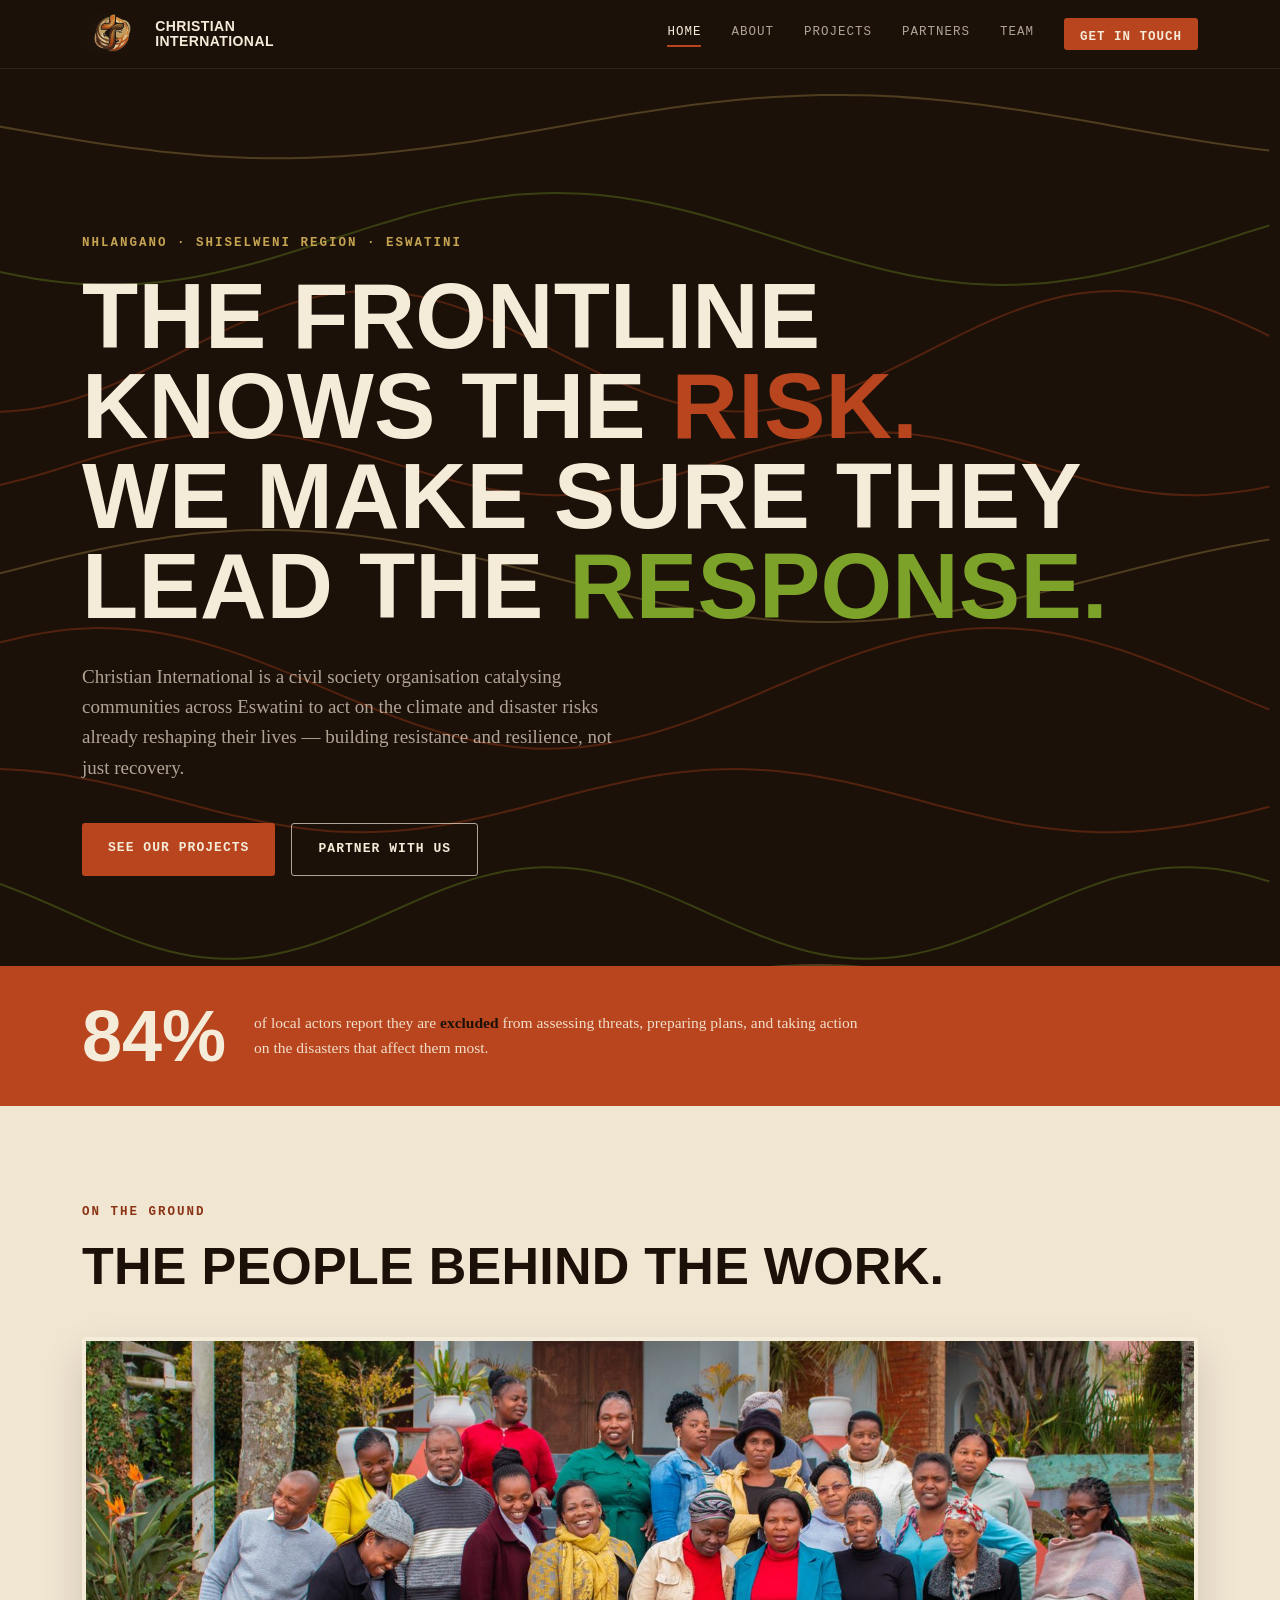
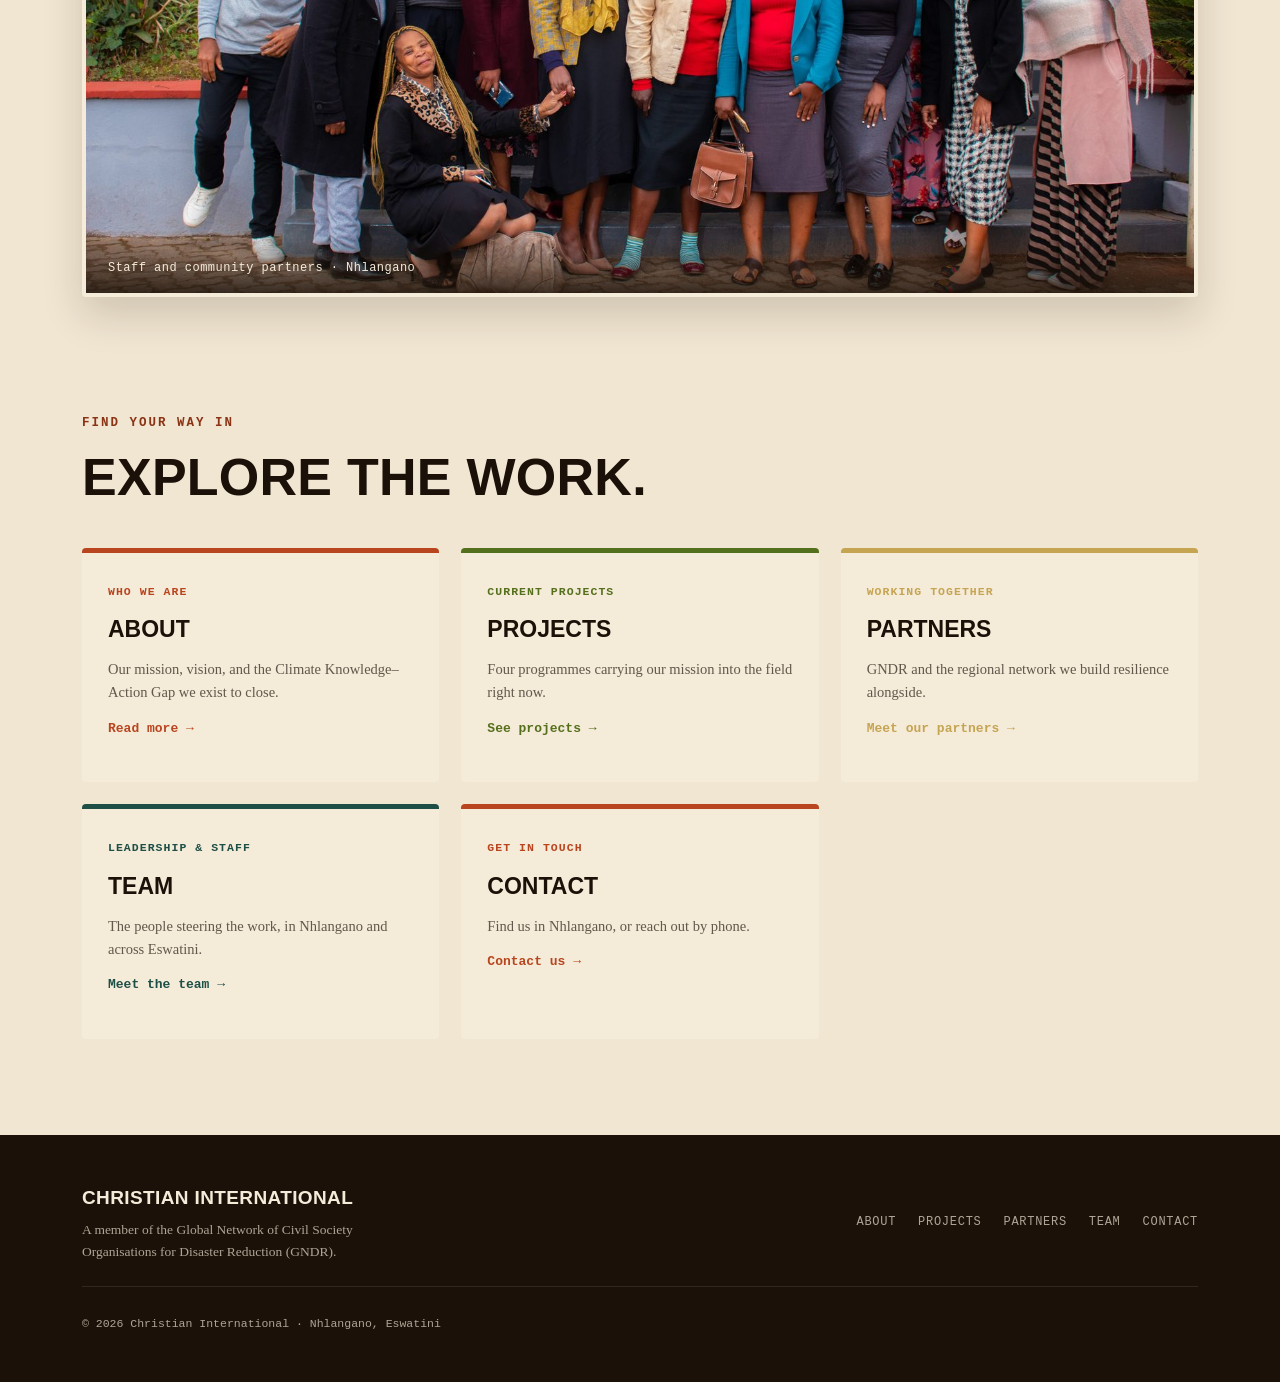
==== commit f15a9df6: "updates2.0" ====
--- a/index.html
+++ b/index.html
@@ -13,7 +13,7 @@
 <header class="nav" id="nav">
   <div class="nav-inner">
     <a href="index.html" class="nav-logo">
-      <span class="nav-logo-mark">CI</span>
+      <img class="nav-logo-mark" src="assets/logo-mark.png" alt="Christian International logo">
       <span class="nav-logo-text">CHRISTIAN<br>INTERNATIONAL</span>
     </a>
     <nav class="nav-links" id="navLinks">
--- a/assets/styles.css
+++ b/assets/styles.css
@@ -8,7 +8,7 @@
   --rust-deep: #8A3315;
   --green: #7CA22A;
   --green-deep: #55701C;
-  --gold: #DFA426;
+  --gold: #C5A452;
   --teal: #1E4F46;
   --teal-deep: #143530;
   --ink: #1C1108;
@@ -93,14 +93,8 @@
   color: var(--bone);
 }
 .nav-logo-mark {
-  width: 38px; height: 38px;
-  border-radius: 50%;
-  background: var(--rust);
-  display: flex; align-items: center; justify-content: center;
-  font-family: var(--display);
-  font-weight: 800;
-  font-size: 16px;
-  color: var(--bone);
+  height: 40px;
+  width: auto;
   flex-shrink: 0;
 }
 .nav-logo-text {
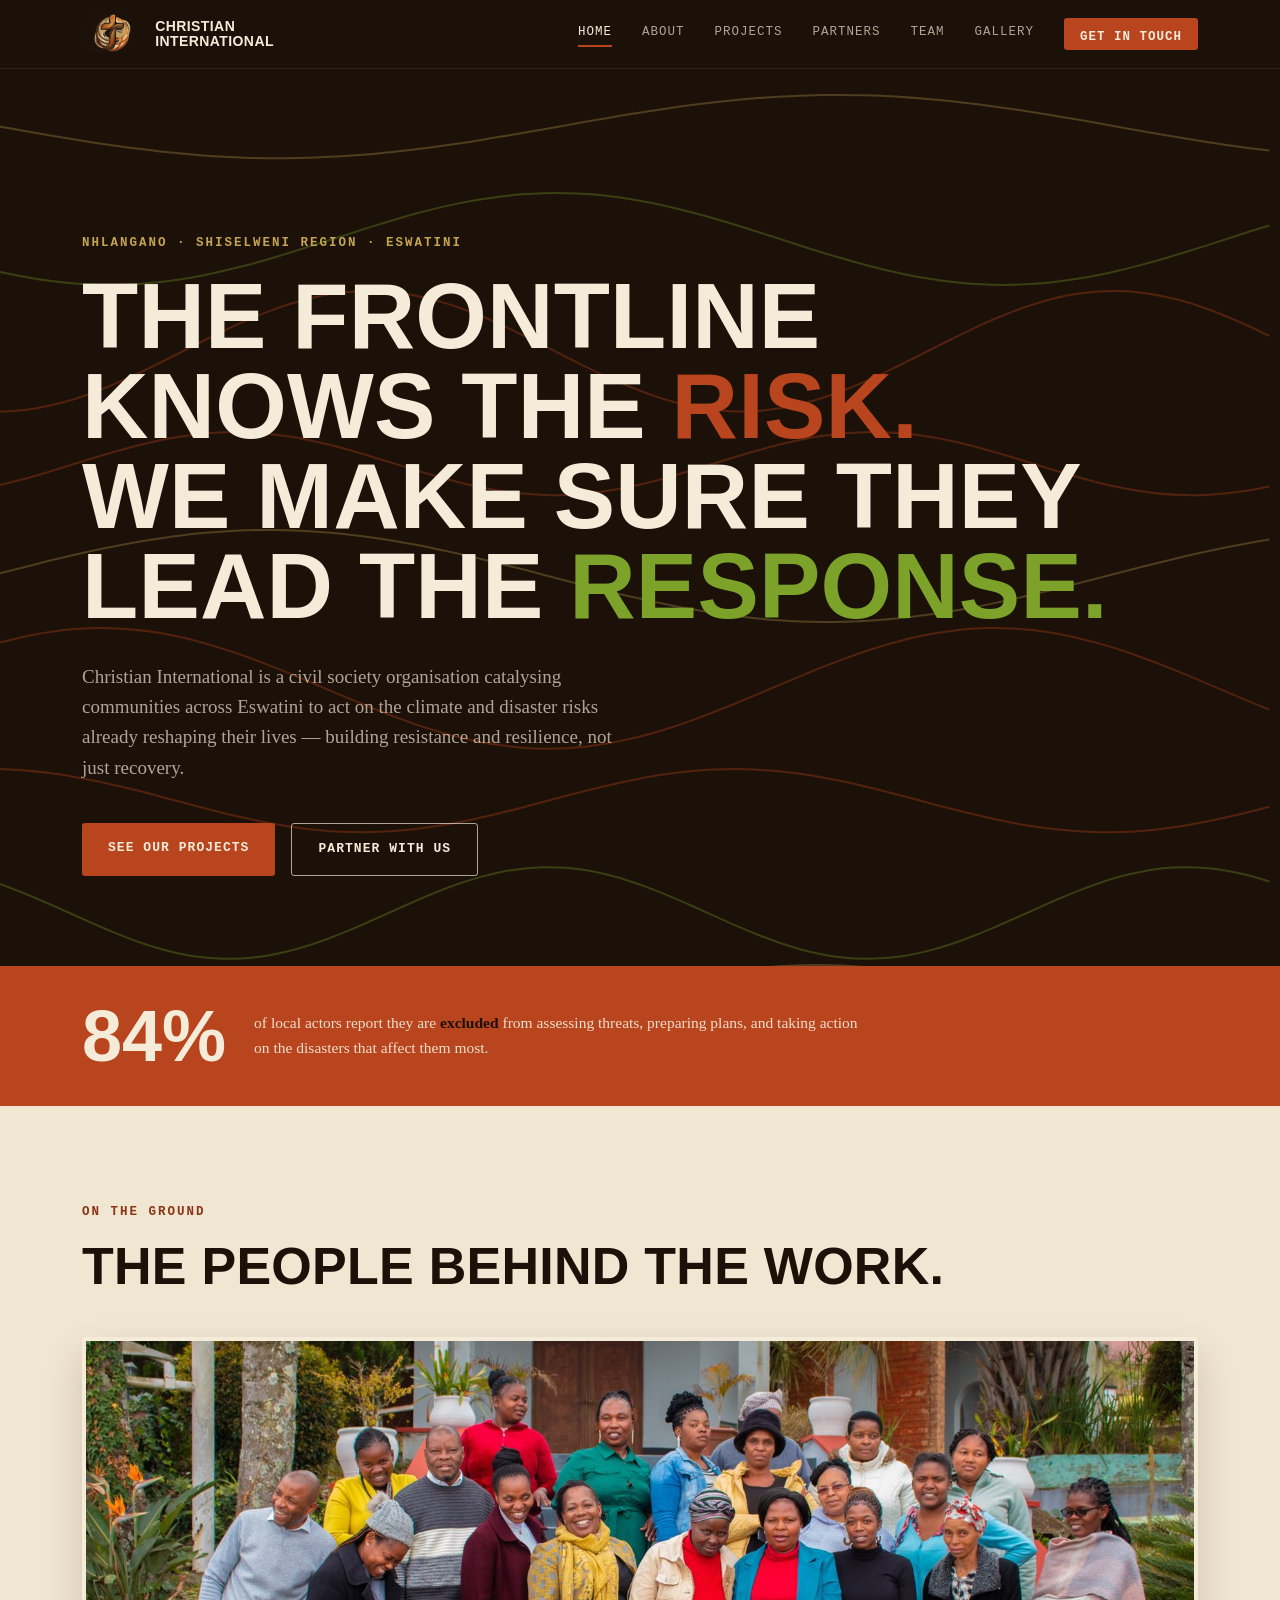
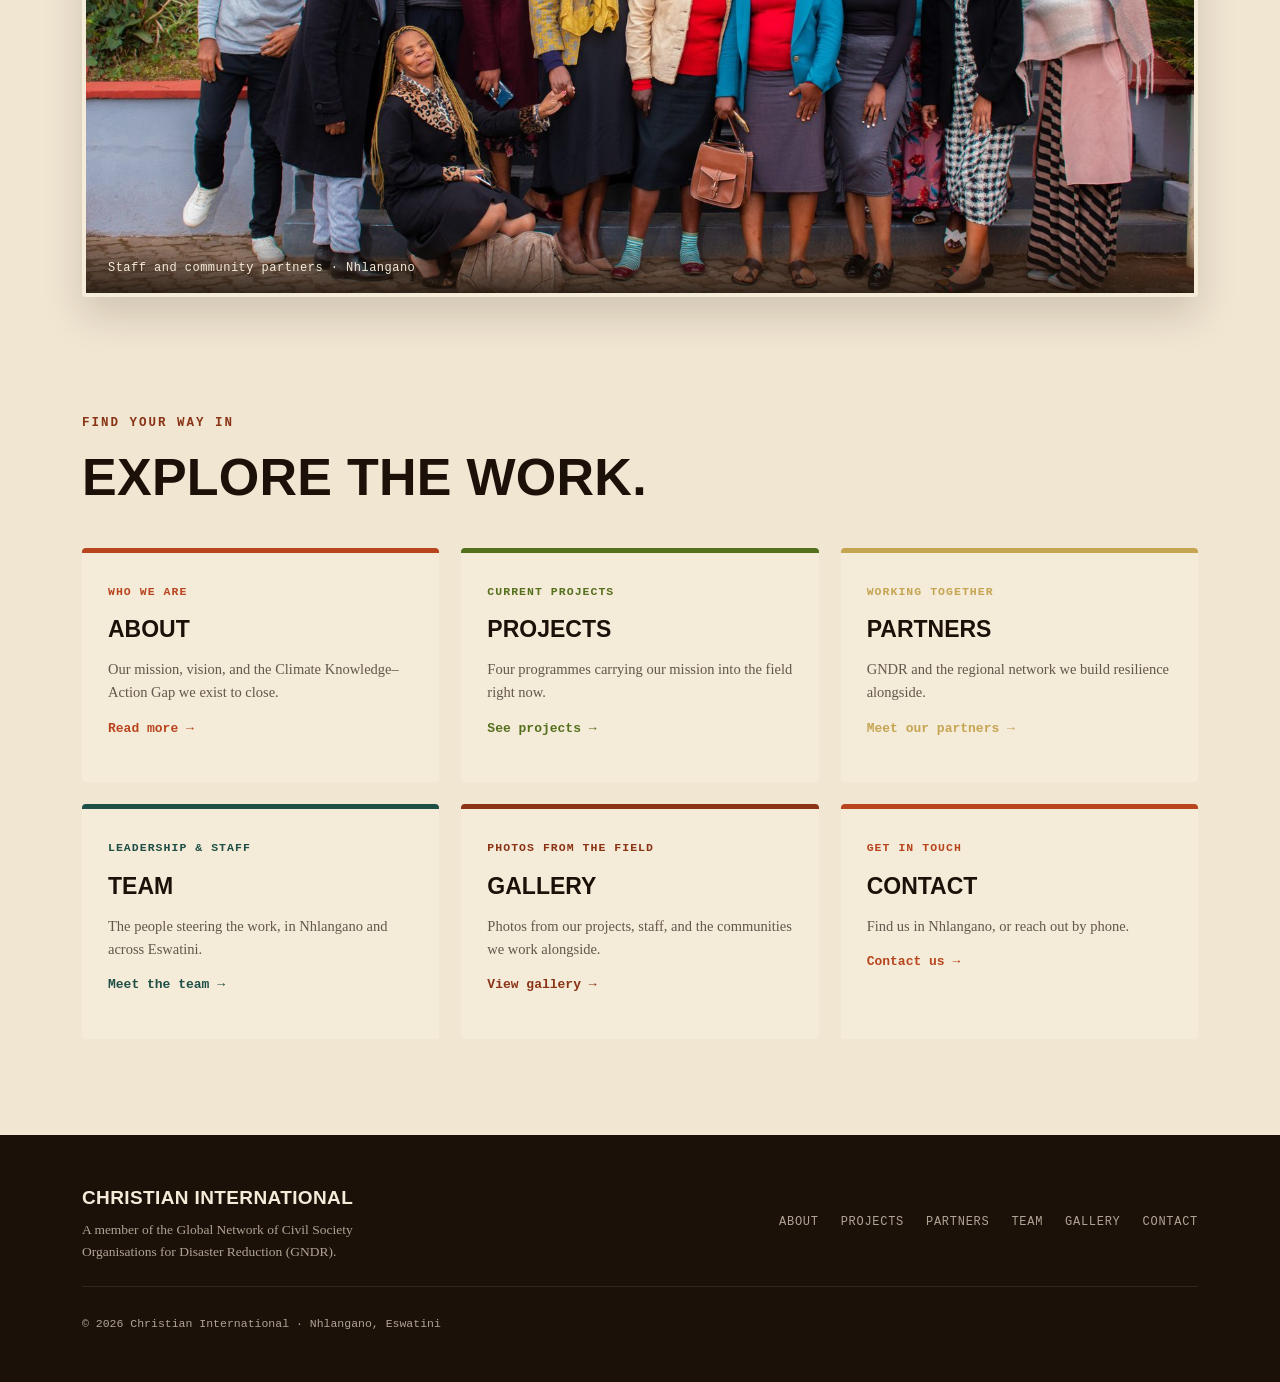
==== commit 8b932c80: "more updates" ====
--- a/index.html
+++ b/index.html
@@ -22,6 +22,7 @@
       <a href="projects.html" class="">Projects</a>
       <a href="partners.html" class="">Partners</a>
       <a href="team.html" class="">Team</a>
+      <a href="gallery.html" class="">Gallery</a>
       <a href="contact.html" class="nav-cta">Get in touch</a>
     </nav>
     <button class="nav-toggle" id="navToggle" aria-label="Toggle menu" aria-expanded="false">
@@ -107,6 +108,12 @@
         <p class="quick-card-desc">The people steering the work, in Nhlangano and across Eswatini.</p>
         <p class="quick-card-arrow">Meet the team &rarr;</p>
       </a>
+      <a href="gallery.html" class="quick-card reveal" style="--card-accent: var(--rust-deep);">
+        <p class="quick-card-label">Photos from the field</p>
+        <p class="quick-card-title">Gallery</p>
+        <p class="quick-card-desc">Photos from our projects, staff, and the communities we work alongside.</p>
+        <p class="quick-card-arrow">View gallery &rarr;</p>
+      </a>
       <a href="contact.html" class="quick-card reveal" style="--card-accent: var(--rust);">
         <p class="quick-card-label">Get in touch</p>
         <p class="quick-card-title">Contact</p>
@@ -127,6 +134,7 @@
       <a href="projects.html">Projects</a>
       <a href="partners.html">Partners</a>
       <a href="team.html">Team</a>
+      <a href="gallery.html">Gallery</a>
       <a href="contact.html">Contact</a>
     </nav>
     <p class="footer-copy">&copy; 2026 Christian International &middot; Nhlangano, Eswatini</p>
--- a/assets/styles.css
+++ b/assets/styles.css
@@ -455,6 +455,140 @@
 .contact-mark svg { width: 100%; height: 100%; }
 .contact-cta { margin-top: 40px; }
 
+/* ---------- GALLERY ---------- */
+.gallery { padding: 96px 0; background: var(--bg-cream); }
+.gallery-tabs {
+  display: flex;
+  flex-wrap: wrap;
+  gap: 10px;
+  margin: 0 0 40px;
+}
+.gallery-tab {
+  font-family: var(--mono);
+  font-size: 12px;
+  letter-spacing: 0.06em;
+  text-transform: uppercase;
+  font-weight: 600;
+  background: var(--bone);
+  color: var(--ink-dim);
+  border: 1.5px solid transparent;
+  padding: 10px 18px;
+  border-radius: 999px;
+  cursor: pointer;
+  transition: background 0.2s ease, color 0.2s ease, border-color 0.2s ease;
+}
+.gallery-tab:hover { border-color: var(--rust-deep); }
+.gallery-tab.is-active { background: var(--rust); color: var(--bone); }
+
+.gallery-grid {
+  display: grid;
+  grid-template-columns: repeat(3, 1fr);
+  gap: 20px;
+  grid-auto-rows: 8px;
+}
+.gallery-item {
+  margin: 0;
+  position: relative;
+  border-radius: 4px;
+  overflow: hidden;
+  cursor: pointer;
+  background: var(--bone);
+  border: 3px solid var(--bone);
+  box-shadow: 0 10px 24px rgba(28,17,8,0.10);
+  transition: transform 0.2s ease, box-shadow 0.2s ease;
+}
+.gallery-item:hover { transform: translateY(-3px); box-shadow: 0 16px 32px rgba(28,17,8,0.18); }
+.gallery-item img { width: 100%; height: auto; display: block; }
+.gallery-item figcaption {
+  padding: 10px 4px 2px;
+  display: flex;
+  flex-direction: column;
+  gap: 3px;
+}
+.gallery-item-tag {
+  font-family: var(--mono);
+  font-size: 10.5px;
+  text-transform: uppercase;
+  letter-spacing: 0.06em;
+  color: var(--rust-deep);
+  font-weight: 700;
+}
+.gallery-item-caption {
+  font-size: 13px;
+  color: var(--ink-dim);
+  line-height: 1.4;
+}
+.gallery-empty {
+  grid-column: 1 / -1;
+  font-family: var(--mono);
+  font-size: 13px;
+  color: var(--ink-dim);
+  text-align: center;
+  padding: 60px 0;
+}
+
+/* Lightbox */
+.lightbox {
+  position: fixed;
+  inset: 0;
+  z-index: 200;
+  background: rgba(28,17,8,0.92);
+  display: none;
+  align-items: center;
+  justify-content: center;
+  padding: 40px;
+}
+.lightbox.is-open { display: flex; }
+.lightbox-content {
+  position: relative;
+  max-width: 1100px;
+  max-height: 100%;
+  display: flex;
+  flex-direction: column;
+  align-items: center;
+}
+.lightbox-content img {
+  max-width: 100%;
+  max-height: 78vh;
+  border-radius: 4px;
+  box-shadow: 0 24px 60px rgba(0,0,0,0.5);
+}
+.lightbox-caption {
+  color: var(--bone-dim);
+  font-size: 14px;
+  margin: 18px 0 0;
+  text-align: center;
+  max-width: 700px;
+}
+.lightbox-close {
+  position: absolute;
+  top: -44px; right: 0;
+  background: none;
+  border: none;
+  color: var(--bone);
+  font-size: 30px;
+  line-height: 1;
+  cursor: pointer;
+  padding: 6px;
+}
+.lightbox-nav {
+  position: absolute;
+  top: 50%;
+  transform: translateY(-50%);
+  background: rgba(245,235,217,0.12);
+  border: none;
+  color: var(--bone);
+  font-size: 26px;
+  width: 48px; height: 48px;
+  border-radius: 50%;
+  cursor: pointer;
+  display: flex; align-items: center; justify-content: center;
+  transition: background 0.2s ease;
+}
+.lightbox-nav:hover { background: rgba(245,235,217,0.24); }
+.lightbox-prev { left: -60px; }
+.lightbox-next { right: -60px; }
+
 /* ---------- FOOTER ---------- */
 .footer { background: var(--bg-dark); padding: 48px 0; }
 .footer-inner { display: flex; flex-wrap: wrap; justify-content: space-between; align-items: center; gap: 24px; }
@@ -474,6 +608,9 @@
   .staff-grid { grid-template-columns: 1fr 1fr; }
   .contact-inner { flex-direction: column; align-items: flex-start; }
   .contact-mark { display: none; }
+  .gallery-grid { grid-template-columns: 1fr 1fr; }
+  .lightbox-prev { left: 8px; }
+  .lightbox-next { right: 8px; }
 }
 @media (max-width: 640px) {
   .nav-links {
@@ -500,6 +637,9 @@
   .leader-row { justify-content: center; }
   .contact { padding: 70px 0; }
   .footer-links { flex-wrap: wrap; }
+  .gallery-grid { grid-template-columns: 1fr 1fr; gap: 12px; }
+  .lightbox { padding: 16px; }
+  .lightbox-close { top: -38px; }
 }
 @media (prefers-reduced-motion: reduce) {
   html { scroll-behavior: auto; }
